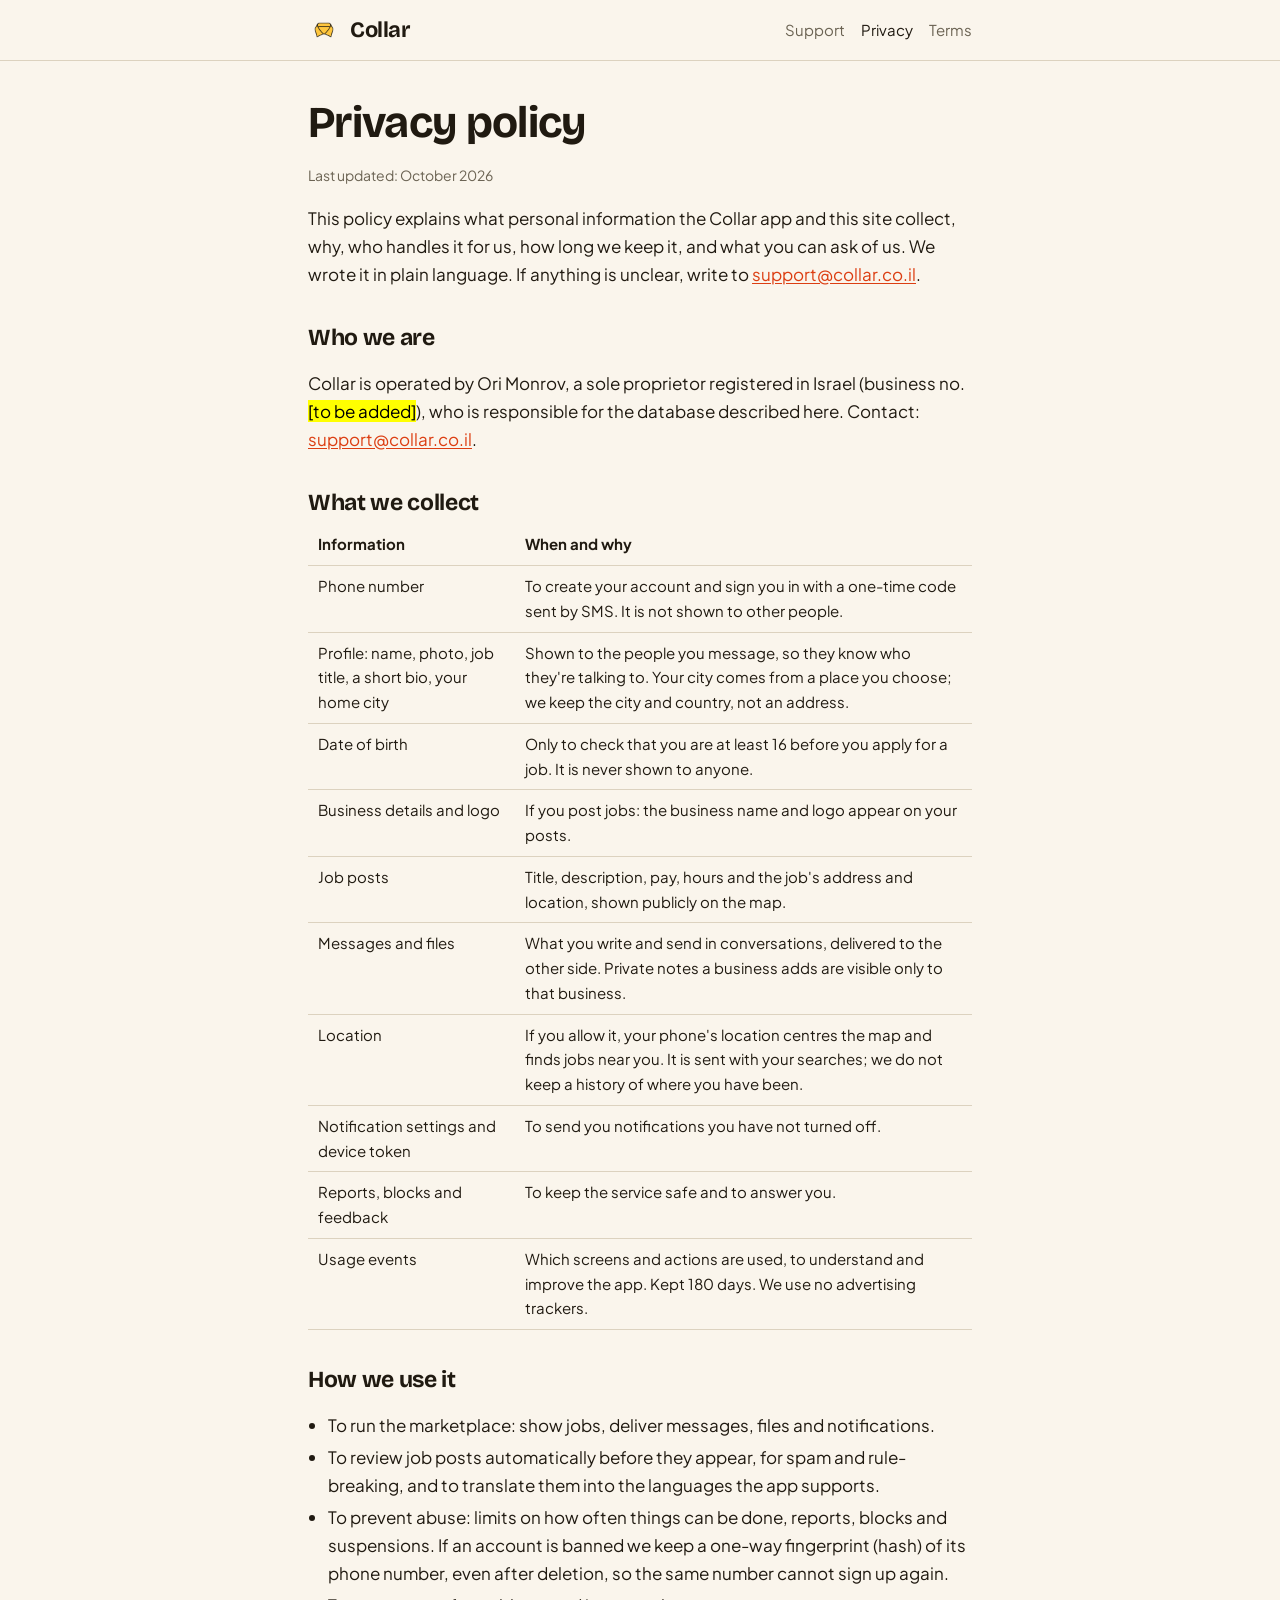
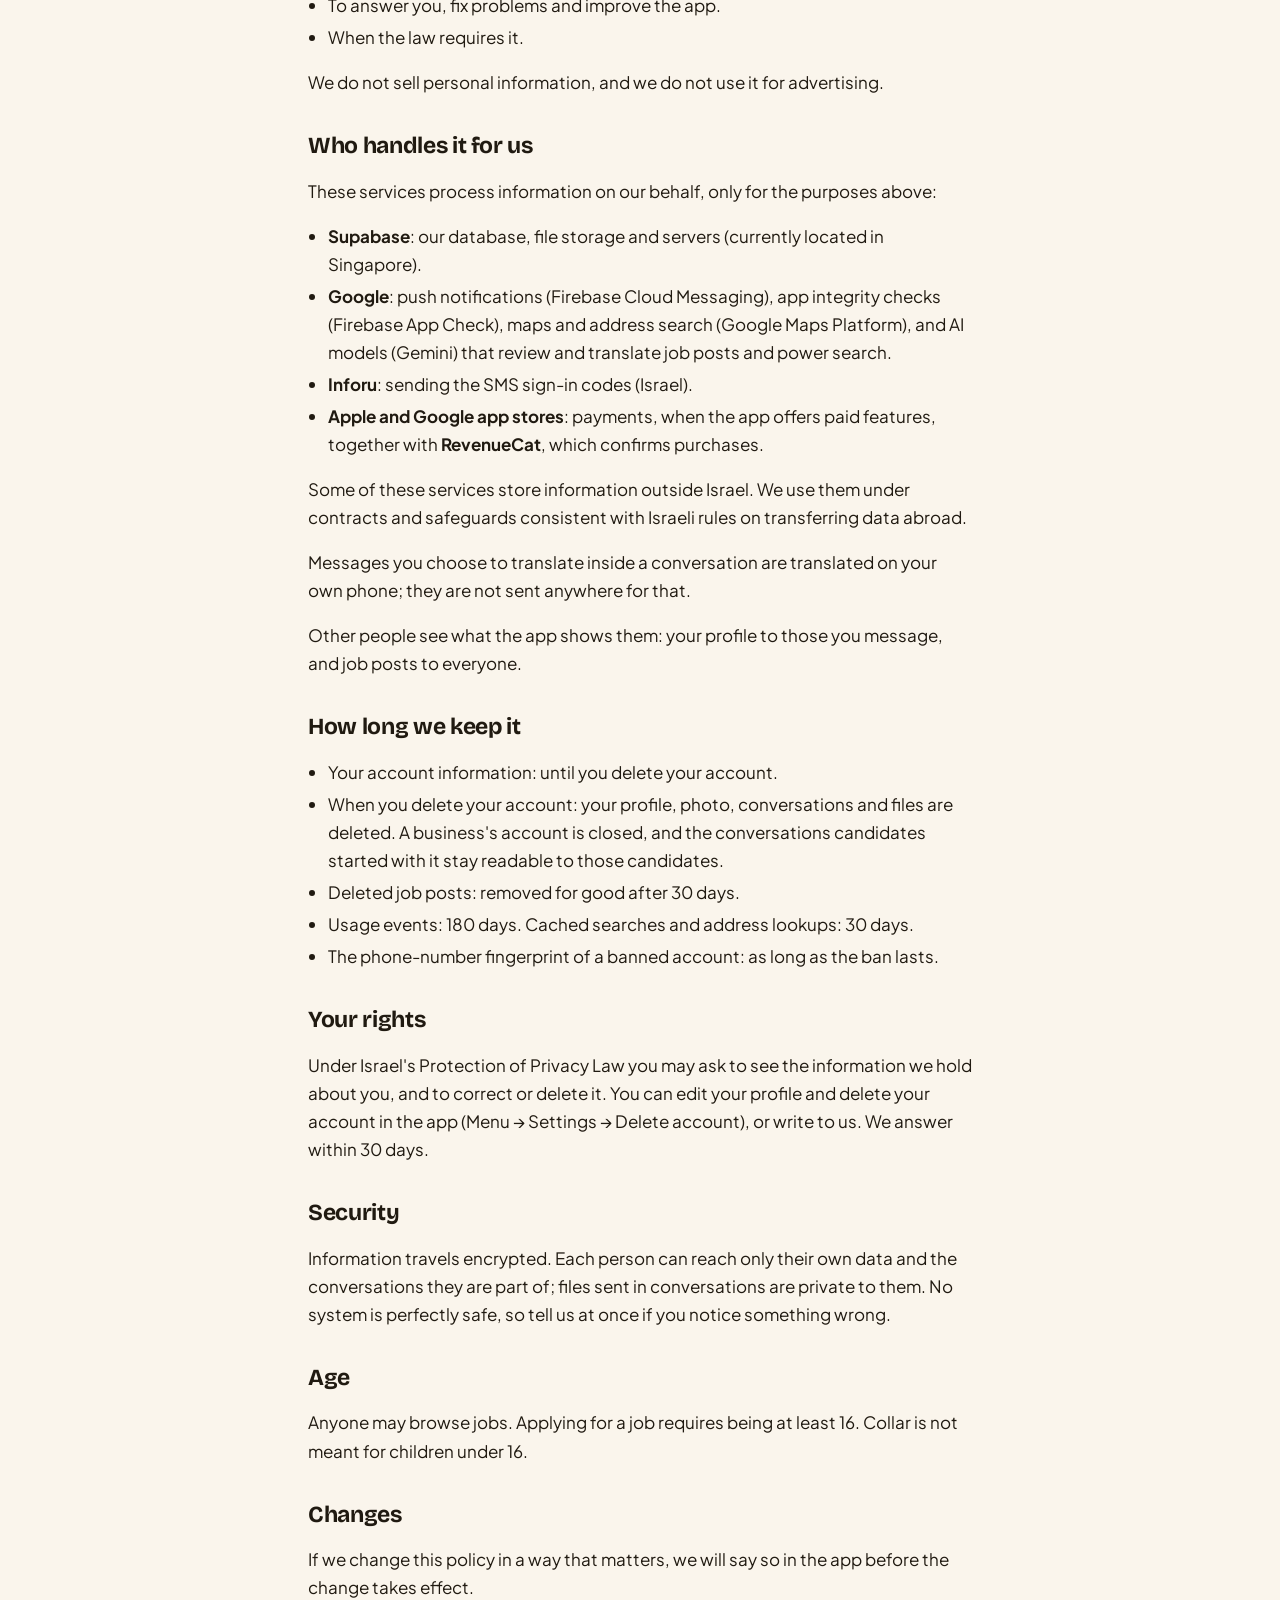
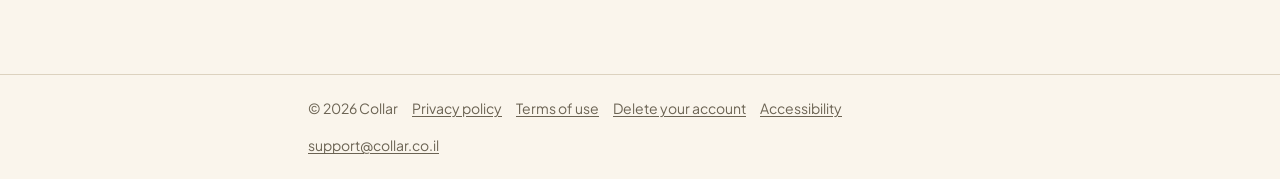
==== privacy.html @ f4085c39 "Collar's public site: home, privacy, terms, account deletion, support, accessibility Plain static pa" ====
<!doctype html>
<html lang="en" dir="ltr">
<head>
<meta charset="utf-8">
<meta name="viewport" content="width=device-width, initial-scale=1">
<title>Privacy policy — Collar</title>
<meta name="description" content="What Collar collects, why, who processes it, how long it is kept and your rights.">
<link rel="icon" href="/assets/icon.png">
<link rel="preconnect" href="https://fonts.googleapis.com">
<link rel="preconnect" href="https://fonts.gstatic.com" crossorigin>
<link rel="stylesheet" href="https://fonts.googleapis.com/css2?family=Bricolage+Grotesque:wght@600;700&family=Plus+Jakarta+Sans:wght@400;600;700&display=swap">
<link rel="stylesheet" href="/assets/site.css">
</head>
<body>
<header class="site"><div class="wrap">
  <a class="brand" href="/"><img src="/assets/icon.png" alt="">Collar</a>
  <nav class="top" aria-label="Main">
    <a href="/support.html">Support</a>
    <a href="/privacy.html" aria-current="page">Privacy</a>
    <a href="/terms.html">Terms</a>
  </nav>
</div></header>
<main><div class="wrap">
<h1>Privacy policy</h1>
<p class="updated">Last updated: October 2026</p>
<p>This policy explains what personal information the Collar app and this site collect, why, who handles it for us, how long we keep it, and what you can ask of us. We wrote it in plain language. If anything is unclear, write to <a href="mailto:support@collar.co.il">support@collar.co.il</a>.</p>

<h2>Who we are</h2>
<p>Collar is operated by Ori Monrov, a sole proprietor registered in Israel (business no. <mark>[to be added]</mark>), who is responsible for the database described here. Contact: <a href="mailto:support@collar.co.il">support@collar.co.il</a>.</p>

<h2>What we collect</h2>
<div class="table-scroll"><table>
<tr><th>Information</th><th>When and why</th></tr>
<tr><td>Phone number</td><td>To create your account and sign you in with a one-time code sent by SMS. It is not shown to other people.</td></tr>
<tr><td>Profile: name, photo, job title, a short bio, your home city</td><td>Shown to the people you message, so they know who they're talking to. Your city comes from a place you choose; we keep the city and country, not an address.</td></tr>
<tr><td>Date of birth</td><td>Only to check that you are at least 16 before you apply for a job. It is never shown to anyone.</td></tr>
<tr><td>Business details and logo</td><td>If you post jobs: the business name and logo appear on your posts.</td></tr>
<tr><td>Job posts</td><td>Title, description, pay, hours and the job's address and location, shown publicly on the map.</td></tr>
<tr><td>Messages and files</td><td>What you write and send in conversations, delivered to the other side. Private notes a business adds are visible only to that business.</td></tr>
<tr><td>Location</td><td>If you allow it, your phone's location centres the map and finds jobs near you. It is sent with your searches; we do not keep a history of where you have been.</td></tr>
<tr><td>Notification settings and device token</td><td>To send you notifications you have not turned off.</td></tr>
<tr><td>Reports, blocks and feedback</td><td>To keep the service safe and to answer you.</td></tr>
<tr><td>Usage events</td><td>Which screens and actions are used, to understand and improve the app. Kept 180 days. We use no advertising trackers.</td></tr>
</table></div>

<h2>How we use it</h2>
<ul>
  <li>To run the marketplace: show jobs, deliver messages, files and notifications.</li>
  <li>To review job posts automatically before they appear, for spam and rule-breaking, and to translate them into the languages the app supports.</li>
  <li>To prevent abuse: limits on how often things can be done, reports, blocks and suspensions. If an account is banned we keep a one-way fingerprint (hash) of its phone number, even after deletion, so the same number cannot sign up again.</li>
  <li>To answer you, fix problems and improve the app.</li>
  <li>When the law requires it.</li>
</ul>
<p>We do not sell personal information, and we do not use it for advertising.</p>

<h2>Who handles it for us</h2>
<p>These services process information on our behalf, only for the purposes above:</p>
<ul>
  <li><strong>Supabase</strong>: our database, file storage and servers (currently located in Singapore).</li>
  <li><strong>Google</strong>: push notifications (Firebase Cloud Messaging), app integrity checks (Firebase App Check), maps and address search (Google Maps Platform), and AI models (Gemini) that review and translate job posts and power search.</li>
  <li><strong>Inforu</strong>: sending the SMS sign-in codes (Israel).</li>
  <li><strong>Apple and Google app stores</strong>: payments, when the app offers paid features, together with <strong>RevenueCat</strong>, which confirms purchases.</li>
</ul>
<p>Some of these services store information outside Israel. We use them under contracts and safeguards consistent with Israeli rules on transferring data abroad.</p>
<p>Messages you choose to translate inside a conversation are translated on your own phone; they are not sent anywhere for that.</p>
<p>Other people see what the app shows them: your profile to those you message, and job posts to everyone.</p>

<h2>How long we keep it</h2>
<ul>
  <li>Your account information: until you delete your account.</li>
  <li>When you delete your account: your profile, photo, conversations and files are deleted. A business's account is closed, and the conversations candidates started with it stay readable to those candidates.</li>
  <li>Deleted job posts: removed for good after 30 days.</li>
  <li>Usage events: 180 days. Cached searches and address lookups: 30 days.</li>
  <li>The phone-number fingerprint of a banned account: as long as the ban lasts.</li>
</ul>

<h2>Your rights</h2>
<p>Under Israel's Protection of Privacy Law you may ask to see the information we hold about you, and to correct or delete it. You can edit your profile and delete your account in the app (Menu → Settings → Delete account), or write to us. We answer within 30 days.</p>

<h2>Security</h2>
<p>Information travels encrypted. Each person can reach only their own data and the conversations they are part of; files sent in conversations are private to them. No system is perfectly safe, so tell us at once if you notice something wrong.</p>

<h2>Age</h2>
<p>Anyone may browse jobs. Applying for a job requires being at least 16. Collar is not meant for children under 16.</p>

<h2>Changes</h2>
<p>If we change this policy in a way that matters, we will say so in the app before the change takes effect.</p>
</div></main>
<footer class="site"><div class="wrap">
  <span>© 2026 Collar</span>
  <a href="/privacy.html">Privacy policy</a>
  <a href="/terms.html">Terms of use</a>
  <a href="/delete-account.html">Delete your account</a>
  <a href="/accessibility.html">Accessibility</a>
  <a href="mailto:support@collar.co.il">support@collar.co.il</a>
</div></footer>
</body>
</html>
---- assets/site.css ----
/* Collar's public pages. Colors are the app's own (lib/ui/theme/collar_theme.dart):
   warm paper and vermilion by day, graphite by night. */
:root {
  --paper: #FAF5EC;
  --card: #F0E8D8;
  --ink: #201A11;
  --muted: #6B6353;
  --rule: #DCD2BF;
  --accent: #DC3E12;
  --accent-ink: #FFFFFF;
  --sun: #FFC63D;
  --focus: #2E7CF6;
}
@media (prefers-color-scheme: dark) {
  :root {
    --paper: #14161B;
    --card: #1E222A;
    --ink: #E9ECF2;
    --muted: #A4ABB8;
    --rule: #2C313B;
    --accent: #FF7A4D;
    --accent-ink: #14161B;
    --sun: #F4D26B;
    --focus: #A9C8FF;
  }
}

* { box-sizing: border-box; }
html { -webkit-text-size-adjust: 100%; }
body {
  margin: 0;
  background: var(--paper);
  color: var(--ink);
  font: 17px/1.65 "Plus Jakarta Sans", system-ui, -apple-system, "Segoe UI", Roboto, "Noto Sans Hebrew", sans-serif;
}
.wrap { max-width: 44rem; margin: 0 auto; padding-inline: 20px; }

header.site {
  border-bottom: 1px solid var(--rule);
  padding-block: 14px;
}
header.site .wrap { display: flex; align-items: center; gap: 12px; flex-wrap: wrap; }
.brand { display: flex; align-items: center; gap: 10px; color: var(--ink); text-decoration: none;
  font: 700 22px/1 "Bricolage Grotesque", system-ui, sans-serif; letter-spacing: -0.02em; }
.brand img { width: 32px; height: 32px; border-radius: 9px; }
nav.top { margin-inline-start: auto; display: flex; gap: 16px; flex-wrap: wrap; font-size: 15px; }
nav.top a { color: var(--muted); text-decoration: none; }
nav.top a:hover, nav.top a[aria-current="page"] { color: var(--ink); }

main { padding-block: 36px 56px; }
h1, h2, h3 { font-family: "Bricolage Grotesque", system-ui, sans-serif; letter-spacing: -0.015em; line-height: 1.2; text-wrap: balance; }
h1 { font-size: clamp(30px, 6vw, 44px); margin: 0 0 8px; }
h2 { font-size: 23px; margin: 36px 0 8px; }
h3 { font-size: 18px; margin: 22px 0 4px; }
p, li { max-width: 65ch; }
.lede { font-size: 19px; color: var(--muted); margin-top: 0; }
.updated { color: var(--muted); font-size: 14px; }
a { color: var(--accent); text-underline-offset: 2px; }
a:focus-visible, button:focus-visible { outline: 3px solid var(--focus); outline-offset: 2px; border-radius: 4px; }
ul { padding-inline-start: 1.2em; }
li { margin-block: 4px; }

.card { background: var(--card); border-radius: 18px; padding: 18px 20px; margin-block: 18px; }
.card h3 { margin-top: 0; }
.cta { display: inline-block; background: var(--accent); color: var(--accent-ink); text-decoration: none;
  font-weight: 700; padding: 12px 20px; border-radius: 14px; }
.badges { display: flex; gap: 10px; flex-wrap: wrap; margin-block: 18px; }
.badge { border: 1.5px solid var(--rule); border-radius: 14px; padding: 10px 16px; color: var(--muted); font-size: 15px; }
.split { display: grid; grid-template-columns: repeat(auto-fit, minmax(16rem, 1fr)); gap: 14px; }
table { border-collapse: collapse; width: 100%; font-size: 15px; }
.table-scroll { overflow-x: auto; }
th, td { text-align: start; padding: 8px 10px; border-bottom: 1px solid var(--rule); vertical-align: top; }
th { font-weight: 700; }

footer.site { border-top: 1px solid var(--rule); padding-block: 22px; color: var(--muted); font-size: 14px; }
footer.site .wrap { display: flex; gap: 14px; flex-wrap: wrap; }
footer.site a { color: var(--muted); }

@media (prefers-reduced-motion: reduce) { * { scroll-behavior: auto !important; } }
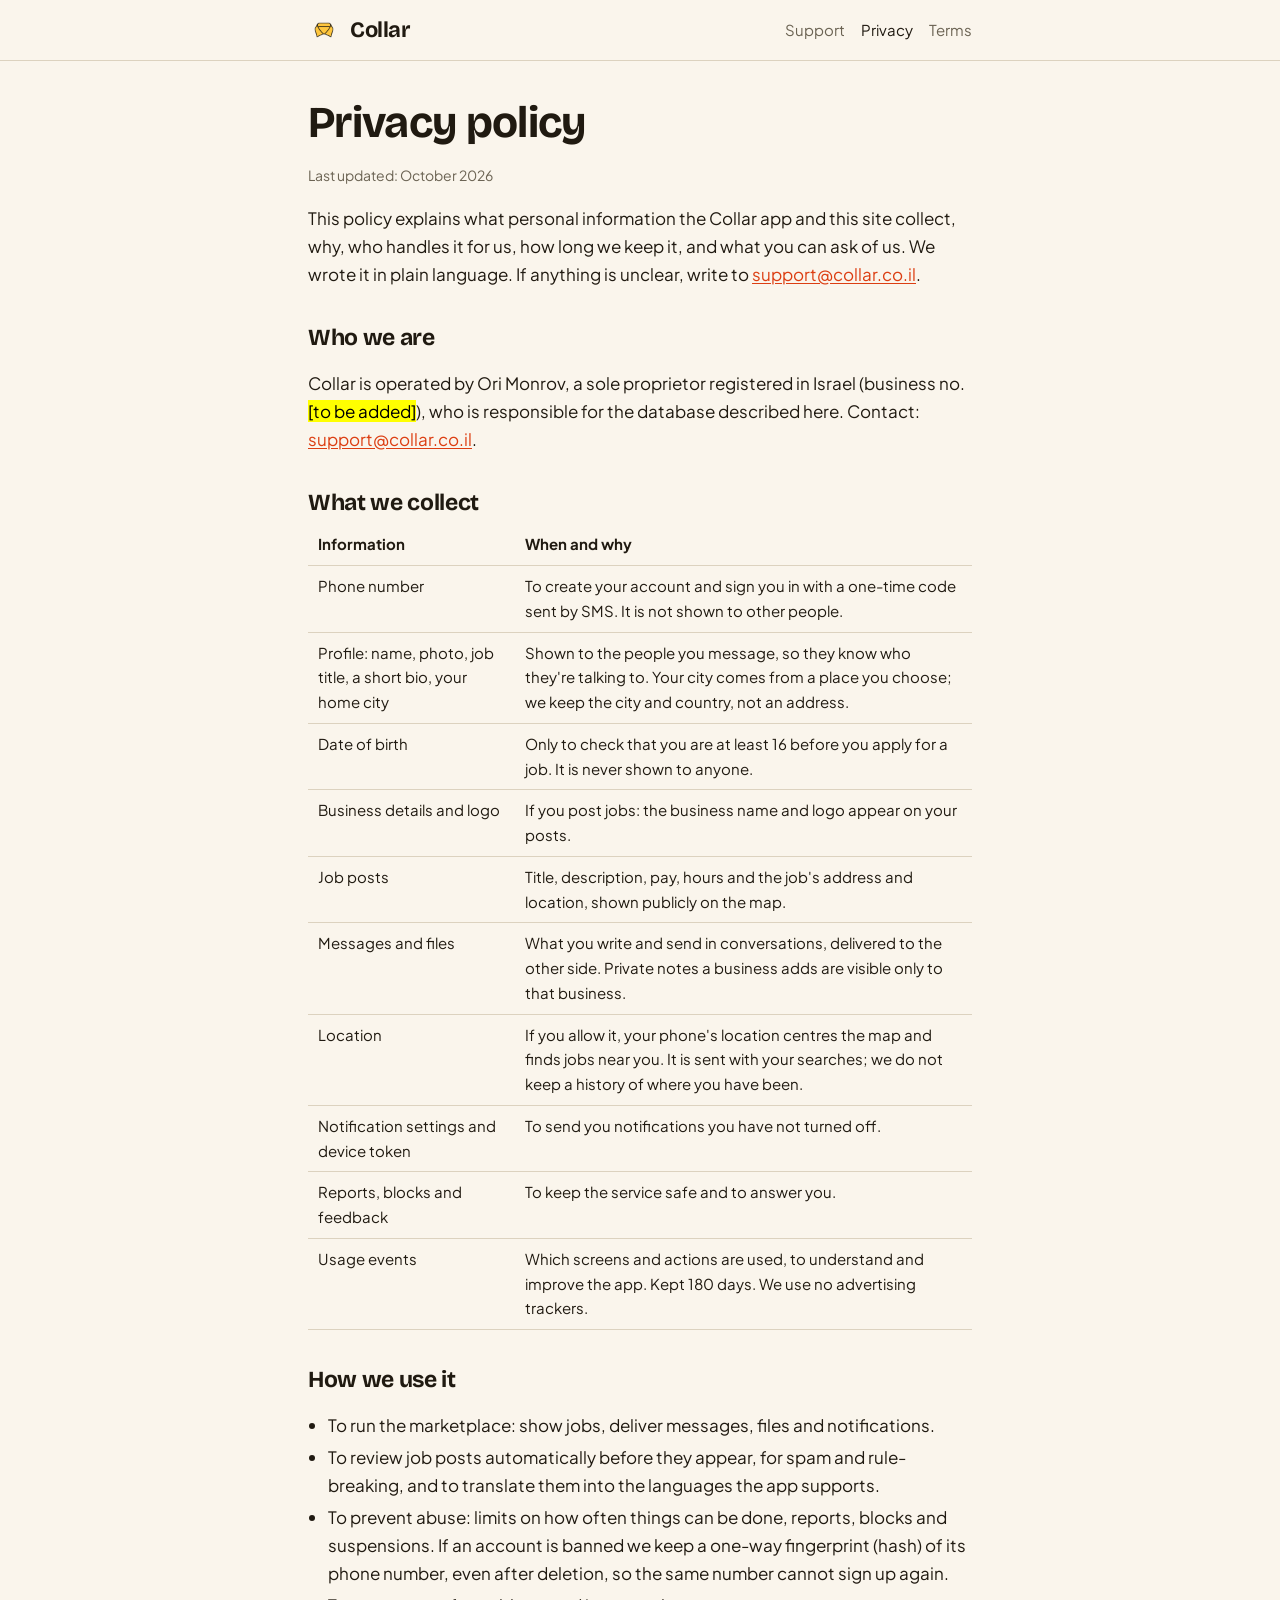
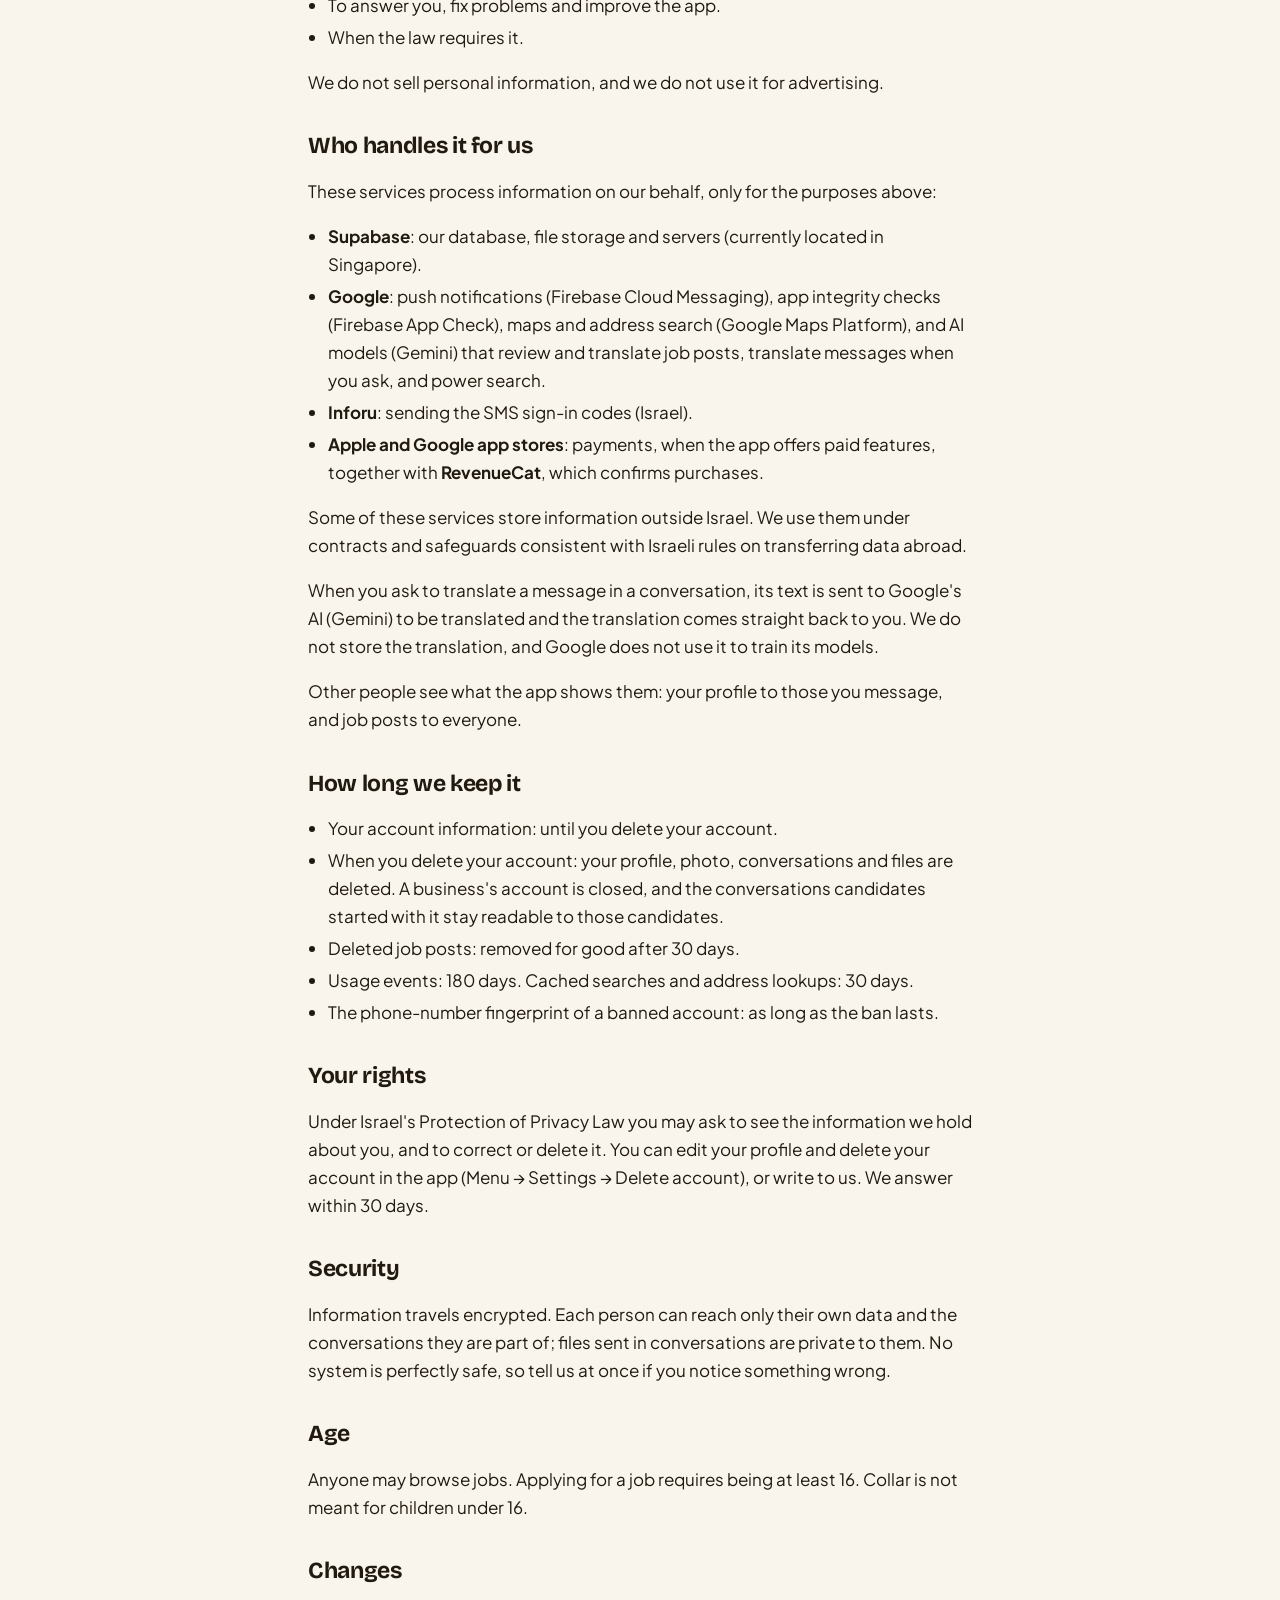
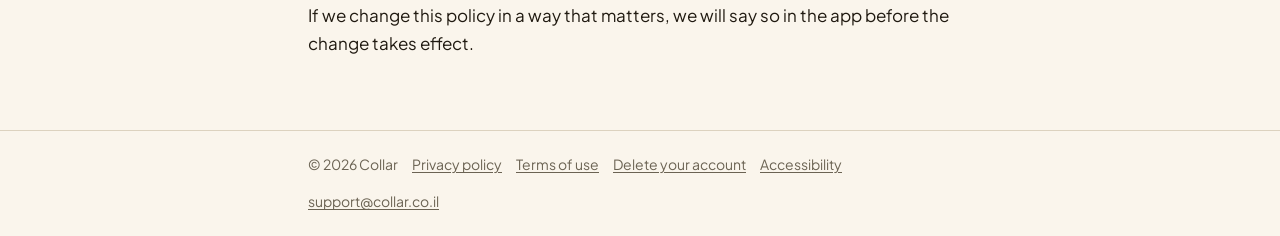
==== commit 91f1579a: "Privacy: chat messages are translated by Gemini when asked, no longer on the phone Co-Authored-By: C" ====
--- a/privacy.html
+++ b/privacy.html
@@ -57,12 +57,12 @@
 <p>These services process information on our behalf, only for the purposes above:</p>
 <ul>
   <li><strong>Supabase</strong>: our database, file storage and servers (currently located in Singapore).</li>
-  <li><strong>Google</strong>: push notifications (Firebase Cloud Messaging), app integrity checks (Firebase App Check), maps and address search (Google Maps Platform), and AI models (Gemini) that review and translate job posts and power search.</li>
+  <li><strong>Google</strong>: push notifications (Firebase Cloud Messaging), app integrity checks (Firebase App Check), maps and address search (Google Maps Platform), and AI models (Gemini) that review and translate job posts, translate messages when you ask, and power search.</li>
   <li><strong>Inforu</strong>: sending the SMS sign-in codes (Israel).</li>
   <li><strong>Apple and Google app stores</strong>: payments, when the app offers paid features, together with <strong>RevenueCat</strong>, which confirms purchases.</li>
 </ul>
 <p>Some of these services store information outside Israel. We use them under contracts and safeguards consistent with Israeli rules on transferring data abroad.</p>
-<p>Messages you choose to translate inside a conversation are translated on your own phone; they are not sent anywhere for that.</p>
+<p>When you ask to translate a message in a conversation, its text is sent to Google's AI (Gemini) to be translated and the translation comes straight back to you. We do not store the translation, and Google does not use it to train its models.</p>
 <p>Other people see what the app shows them: your profile to those you message, and job posts to everyone.</p>
 
 <h2>How long we keep it</h2>
